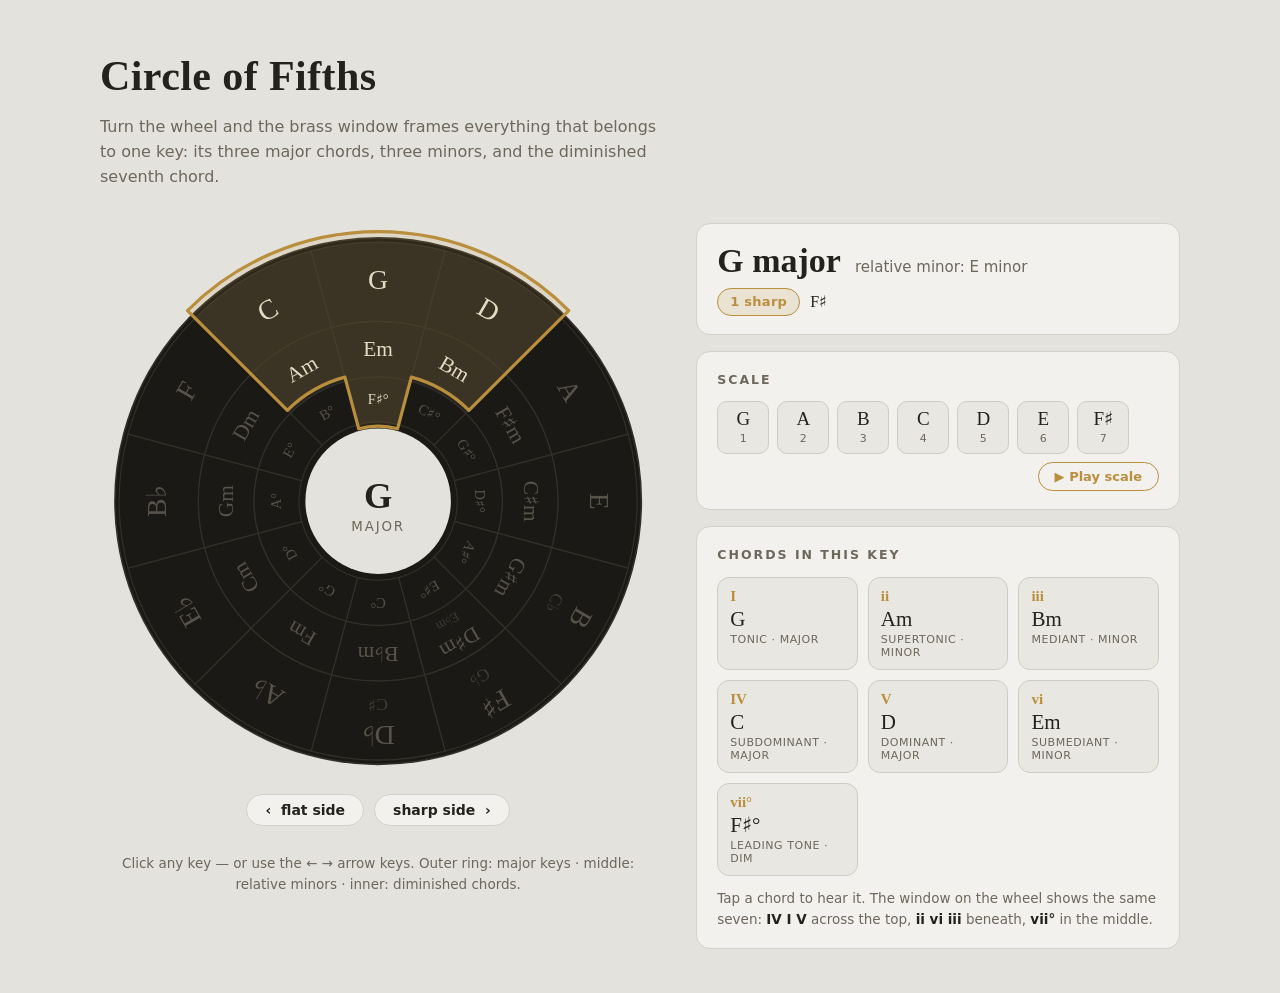
==== index.html @ c4a0d204 "feat: circle of fifth" ====
<!DOCTYPE html>
<html lang="en">
<head>
<meta charset="utf-8">
<meta name="viewport" content="width=device-width, initial-scale=1">
<title>Circle of Fifths</title>
<style>
  :root{
    --ground:#e4e2dd; --ink:#24221c; --muted:#6d675c; --card:#f2f1ed;
    --card-edge:#d4d1c9; --disc:#1a1916; --disc-active:#26241f; --disc-line:#33302a;
    --engrave:#ece7db; --engrave-dim:#57534a; --brass:#b98f3e;
    --brass-soft:rgba(185,143,62,.14); --chip:#e9e7e1; --chip-edge:#cfccc3;
    --shadow:0 18px 40px rgba(20,18,12,.18);
  }
  @media (prefers-color-scheme: dark){
    :root{
      --ground:#12110e; --ink:#eae5d9; --muted:#96907f; --card:#1b1a16;
      --card-edge:#2b2923; --disc:#1d1c18; --disc-active:#2a2721; --disc-line:#383429;
      --engrave:#ece7db; --engrave-dim:#565248; --brass:#cfa551;
      --brass-soft:rgba(207,165,81,.12); --chip:#232219; --chip-edge:#3a372c;
      --shadow:0 18px 48px rgba(0,0,0,.5);
    }
  }
  :root[data-theme="dark"]{
    --ground:#12110e; --ink:#eae5d9; --muted:#96907f; --card:#1b1a16;
    --card-edge:#2b2923; --disc:#1d1c18; --disc-active:#2a2721; --disc-line:#383429;
    --engrave:#ece7db; --engrave-dim:#565248; --brass:#cfa551;
    --brass-soft:rgba(207,165,81,.12); --chip:#232219; --chip-edge:#3a372c;
    --shadow:0 18px 48px rgba(0,0,0,.5);
  }
  :root[data-theme="light"]{
    --ground:#e4e2dd; --ink:#24221c; --muted:#6d675c; --card:#f2f1ed;
    --card-edge:#d4d1c9; --disc:#1a1916; --disc-active:#26241f; --disc-line:#33302a;
    --engrave:#ece7db; --engrave-dim:#57534a; --brass:#b98f3e;
    --brass-soft:rgba(185,143,62,.14); --chip:#e9e7e1; --chip-edge:#cfccc3;
    --shadow:0 18px 40px rgba(20,18,12,.18);
  }
  *{box-sizing:border-box}
  html,body{margin:0}
  body{
    background:var(--ground); color:var(--ink);
    font:16px/1.55 system-ui,-apple-system,"Segoe UI",sans-serif;
    padding:clamp(16px,3.5vw,44px);
  }
  .serif{font-family:"Iowan Old Style","Palatino Linotype",Palatino,Georgia,serif}
  .wrap{max-width:1080px;margin:0 auto}
  header{margin-bottom:clamp(18px,3vw,34px)}
  header h1{
    font-family:"Iowan Old Style","Palatino Linotype",Palatino,Georgia,serif;
    font-size:clamp(28px,4.4vw,42px);
    font-weight:600;letter-spacing:.01em;margin:0 0 6px;text-wrap:balance;
  }
  header p{margin:0;color:var(--muted);max-width:56ch}
  .layout{display:grid;grid-template-columns:minmax(0,1.15fr) minmax(0,1fr);gap:clamp(20px,3.5vw,40px);align-items:start}
  @media (max-width:820px){.layout{grid-template-columns:1fr}}

  /* ---- wheel ---- */
  .wheel-col{display:flex;flex-direction:column;gap:14px;min-width:0}
  .wheel-box{position:relative}
  svg{display:block;width:100%;height:auto}
  .seg{cursor:pointer}
  .seg path{fill:var(--disc);stroke:var(--disc-line);stroke-width:1.1;transition:fill .35s}
  .seg text{fill:var(--engrave);transition:fill .35s;pointer-events:none;
    font-family:"Iowan Old Style","Palatino Linotype",Palatino,Georgia,serif}
  .seg .enh{fill:var(--engrave);opacity:.62}
  .seg.dim path{fill:var(--disc)}
  .seg.dim text{fill:var(--engrave-dim)}
  .seg.lit path{fill:var(--disc-active)}
  .seg.lit.side .ring-inn path{fill:var(--disc)}
  .seg.lit.side .ring-inn text{fill:var(--engrave-dim)}
  .seg:focus{outline:none}
  .seg:focus-visible path{stroke:var(--brass);stroke-width:2.4}
  .frame{pointer-events:none}
  .center-label{pointer-events:none}
  .center-label .big{fill:var(--ink);font-family:"Iowan Old Style","Palatino Linotype",Palatino,Georgia,serif;font-weight:600}
  .center-label .small{fill:var(--muted);font-size:12.5px;letter-spacing:.14em;text-transform:uppercase}
  .legend{color:var(--muted);font-size:13.5px;text-align:center}
  .nav{display:flex;justify-content:center;gap:10px}
  .nav button{
    background:var(--card);border:1px solid var(--card-edge);color:var(--ink);
    border-radius:999px;padding:8px 18px;font:600 14px/1 system-ui,sans-serif;cursor:pointer;
  }
  .nav button:hover{border-color:var(--brass);color:var(--brass)}
  .nav button:focus-visible{outline:2px solid var(--brass);outline-offset:2px}

  /* ---- panel ---- */
  .panel{display:flex;flex-direction:column;gap:16px;min-width:0}
  .card{background:var(--card);border:1px solid var(--card-edge);border-radius:14px;padding:18px 20px}
  .key-head{display:flex;align-items:baseline;gap:14px;flex-wrap:wrap}
  .key-head .name{font-family:"Iowan Old Style","Palatino Linotype",Palatino,Georgia,serif;font-size:34px;font-weight:600;line-height:1.1}
  .key-head .rel{color:var(--muted);font-size:15px}
  .sig{margin-top:8px;display:flex;align-items:center;gap:10px;flex-wrap:wrap}
  .sig .badge{
    background:var(--brass-soft);color:var(--brass);border:1px solid var(--brass);
    border-radius:999px;padding:3px 12px;font-size:13px;font-weight:600;letter-spacing:.02em;
  }
  .sig .accs{font-family:"Iowan Old Style",Palatino,Georgia,serif;font-size:16px;color:var(--ink)}
  h2.sect{
    font-size:12.5px;font-weight:700;letter-spacing:.16em;text-transform:uppercase;
    color:var(--muted);margin:0 0 12px;
  }
  .scale-row{display:flex;gap:8px;flex-wrap:wrap;align-items:center}
  .note-chip{
    background:var(--chip);border:1px solid var(--chip-edge);border-radius:10px;
    min-width:52px;padding:7px 6px 6px;text-align:center;
  }
  .note-chip .n{font-family:"Iowan Old Style",Palatino,Georgia,serif;font-size:19px;line-height:1.1}
  .note-chip .d{font-size:11px;color:var(--muted);font-variant-numeric:tabular-nums}
  .play{
    margin-left:auto;background:none;border:1px solid var(--brass);color:var(--brass);
    border-radius:999px;padding:7px 16px;font:600 13px/1 system-ui,sans-serif;cursor:pointer;white-space:nowrap;
  }
  .play:hover{background:var(--brass-soft)}
  .play:focus-visible{outline:2px solid var(--brass);outline-offset:2px}
  .chords{display:grid;grid-template-columns:repeat(auto-fill,minmax(118px,1fr));gap:10px}
  .chord{
    background:var(--chip);border:1px solid var(--chip-edge);border-radius:12px;
    padding:10px 12px;text-align:left;cursor:pointer;color:var(--ink);
    display:flex;flex-direction:column;gap:2px;font-family:inherit;
  }
  .chord:hover{border-color:var(--brass)}
  .chord:focus-visible{outline:2px solid var(--brass);outline-offset:2px}
  .chord .rn{font-family:"Iowan Old Style",Palatino,Georgia,serif;font-size:15px;color:var(--brass);font-weight:600}
  .chord .cn{font-family:"Iowan Old Style",Palatino,Georgia,serif;font-size:21px;line-height:1.15}
  .chord .fn{font-size:11px;color:var(--muted);letter-spacing:.05em;text-transform:uppercase}
  .hint{color:var(--muted);font-size:13.5px;margin:0}
  .hint b{color:var(--ink);font-weight:600}
</style>
</head>
<body>
<div class="wrap">
  <header>
    <h1>Circle of Fifths</h1>
    <p>Turn the wheel and the brass window frames everything that belongs to one key:
       its three major chords, three minors, and the diminished seventh chord.</p>
  </header>

  <div class="layout">
    <div class="wheel-col">
      <div class="wheel-box">
        <svg id="svg" viewBox="-260 -260 520 520" role="img" aria-label="Interactive circle of fifths wheel"></svg>
      </div>
      <div class="nav">
        <button id="prev" type="button">&lsaquo; &nbsp;flat side</button>
        <button id="next" type="button">sharp side&nbsp; &rsaquo;</button>
      </div>
      <p class="legend">Click any key — or use the ← → arrow keys. Outer ring: major keys ·
         middle: relative minors · inner: diminished chords.</p>
    </div>

    <div class="panel">
      <div class="card">
        <div class="key-head">
          <span class="name serif" id="keyName">G major</span>
          <span class="rel" id="relName">relative minor: E minor</span>
        </div>
        <div class="sig">
          <span class="badge" id="sigBadge">1 sharp</span>
          <span class="accs" id="sigAccs">F♯</span>
        </div>
      </div>

      <div class="card">
        <h2 class="sect">Scale</h2>
        <div class="scale-row" id="scaleRow"></div>
      </div>

      <div class="card">
        <h2 class="sect">Chords in this key</h2>
        <div class="chords" id="chordGrid"></div>
        <p class="hint" style="margin-top:12px">Tap a chord to hear it. The window on the wheel shows the same seven:
           <b>IV&nbsp;I&nbsp;V</b> across the top, <b>ii&nbsp;vi&nbsp;iii</b> beneath, <b>vii°</b> in the middle.</p>
      </div>
    </div>
  </div>
</div>

<script>
(function(){
  "use strict";
  /* ---------------- data ---------------- */
  const KEYS = [
    {maj:"C",  enh:null,  min:"Am",  minEnh:null,   dim:"B°",  sig:0,
     scale:["C","D","E","F","G","A","B"]},
    {maj:"G",  enh:null,  min:"Em",  minEnh:null,   dim:"F♯°", sig:1,
     scale:["G","A","B","C","D","E","F♯"]},
    {maj:"D",  enh:null,  min:"Bm",  minEnh:null,   dim:"C♯°", sig:2,
     scale:["D","E","F♯","G","A","B","C♯"]},
    {maj:"A",  enh:null,  min:"F♯m", minEnh:null,   dim:"G♯°", sig:3,
     scale:["A","B","C♯","D","E","F♯","G♯"]},
    {maj:"E",  enh:null,  min:"C♯m", minEnh:null,   dim:"D♯°", sig:4,
     scale:["E","F♯","G♯","A","B","C♯","D♯"]},
    {maj:"B",  enh:"C♭",  min:"G♯m", minEnh:null,   dim:"A♯°", sig:5,
     scale:["B","C♯","D♯","E","F♯","G♯","A♯"]},
    {maj:"F♯", enh:"G♭",  min:"D♯m", minEnh:"E♭m",  dim:"E♯°", sig:6,
     scale:["F♯","G♯","A♯","B","C♯","D♯","E♯"]},
    {maj:"D♭", enh:"C♯",  min:"B♭m", minEnh:null,   dim:"C°",  sig:-5,
     scale:["D♭","E♭","F","G♭","A♭","B♭","C"]},
    {maj:"A♭", enh:null,  min:"Fm",  minEnh:null,   dim:"G°",  sig:-4,
     scale:["A♭","B♭","C","D♭","E♭","F","G"]},
    {maj:"E♭", enh:null,  min:"Cm",  minEnh:null,   dim:"D°",  sig:-3,
     scale:["E♭","F","G","A♭","B♭","C","D"]},
    {maj:"B♭", enh:null,  min:"Gm",  minEnh:null,   dim:"A°",  sig:-2,
     scale:["B♭","C","D","E♭","F","G","A"]},
    {maj:"F",  enh:null,  min:"Dm",  minEnh:null,   dim:"E°",  sig:-1,
     scale:["F","G","A","B♭","C","D","E"]},
  ];
  const SHARP_ORDER = ["F♯","C♯","G♯","D♯","A♯","E♯","B♯"];
  const FLAT_ORDER  = ["B♭","E♭","A♭","D♭","G♭","C♭","F♭"];
  const DEGREES = [
    {rn:"I",   q:"major", fn:"Tonic"},
    {rn:"ii",  q:"minor", fn:"Supertonic"},
    {rn:"iii", q:"minor", fn:"Mediant"},
    {rn:"IV",  q:"major", fn:"Subdominant"},
    {rn:"V",   q:"major", fn:"Dominant"},
    {rn:"vi",  q:"minor", fn:"Submediant"},
    {rn:"vii°",q:"dim",   fn:"Leading tone"},
  ];
  const PC = {"C":0,"C♯":1,"D♭":1,"D":2,"D♯":3,"E♭":3,"E":4,"E♯":5,"F♭":4,
              "F":5,"F♯":6,"G♭":6,"G":7,"G♯":8,"A♭":8,"A":9,"A♯":10,"B♭":10,
              "B":11,"C♭":11,"B♯":0};

  /* ---------------- geometry ---------------- */
  const NS = "http://www.w3.org/2000/svg";
  const svg = document.getElementById("svg");
  const R = {out:[168,242], mid:[116,168], inn:[74,116]};
  const pt = (r,a)=>{const t=a*Math.PI/180; return (r*Math.sin(t)).toFixed(2)+" "+(-r*Math.cos(t)).toFixed(2);};
  function ring(r0,r1,a0,a1){
    const la = (a1-a0)>180 ? 1 : 0;
    return "M "+pt(r1,a0)+" A "+r1+" "+r1+" 0 "+la+" 1 "+pt(r1,a1)+
           " L "+pt(r0,a1)+" A "+r0+" "+r0+" 0 "+la+" 0 "+pt(r0,a0)+" Z";
  }
  function el(name, attrs, parent){
    const e = document.createElementNS(NS,name);
    for (const k in attrs) e.setAttribute(k, attrs[k]);
    if (parent) parent.appendChild(e);
    return e;
  }

  const wheel = el("g",{id:"wheel"},svg);
  el("circle",{cx:0,cy:0,r:246,fill:"var(--disc)",stroke:"var(--disc-line)","stroke-width":1.5},wheel);

  const segs = [];
  for (let i=0;i<12;i++){
    const a0 = i*30-15, a1 = i*30+15;
    const g = el("g",{class:"seg",tabindex:0,role:"button",
      "aria-label":KEYS[i].maj+" major"},wheel);
    [["out","maj",207,26],["mid","min",143,20],["inn","dim",95.5,13.5]].forEach(([ring_,field,rMid,fs])=>{
      const rg = el("g",{class:"ring-"+ring_},g);
      el("path",{d:ring(R[ring_][0],R[ring_][1],a0,a1)},rg);
      const tg = el("g",{transform:"rotate("+(i*30)+")"},rg);
      const key = KEYS[i];
      const main = key[field];
      const enh = field==="maj" ? key.enh : (field==="min" ? key.minEnh : null);
      const t = el("text",{x:0,y:-rMid+(enh?-3:fs*0.35),"text-anchor":"middle",
        "font-size":fs},tg);
      t.textContent = main;
      if (enh){
        const t2 = el("text",{x:0,y:-rMid+fs*0.85,"text-anchor":"middle",
          "font-size":fs*0.62,class:"enh"},tg);
        t2.textContent = enh;
      }
    });
    g.addEventListener("click",()=>select(i));
    g.addEventListener("keydown",e=>{
      if(e.key==="Enter"||e.key===" "){e.preventDefault();select(i);}
    });
    segs.push(g);
  }

  /* brass window frame (fixed, wheel rotates underneath) */
  const frame = el("g",{class:"frame"},svg);
  const framePath =
    "M "+pt(252,-45)+" A 252 252 0 0 1 "+pt(252,45)+
    " L "+pt(120,45)+" A 120 120 0 0 0 "+pt(120,15)+
    " L "+pt(70,15)+" A 70 70 0 0 0 "+pt(70,-15)+
    " L "+pt(120,-15)+" A 120 120 0 0 0 "+pt(120,-45)+" Z";
  el("path",{d:framePath,fill:"var(--brass-soft)",stroke:"var(--brass)",
    "stroke-width":3,"stroke-linejoin":"round"},frame);

  /* center label */
  const center = el("g",{class:"center-label"},svg);
  el("circle",{cx:0,cy:0,r:68,fill:"var(--ground)"},center);
  const cBig = el("text",{x:0,y:6,"text-anchor":"middle","font-size":34,class:"big"},center);
  const cSmall = el("text",{x:0,y:28,"text-anchor":"middle",class:"small"},center);

  /* ---------------- audio ---------------- */
  let ctx=null;
  function audio(){
    if(!ctx) ctx = new (window.AudioContext||window.webkitAudioContext)();
    if(ctx.state==="suspended") ctx.resume();
    return ctx;
  }
  function freq(pc, oct){ return 261.63 * Math.pow(2, (pc + oct*12)/12); }
  function tone(f, t0, dur, vol){
    const c = audio();
    const o = c.createOscillator(), g = c.createGain();
    o.type = "triangle"; o.frequency.value = f;
    g.gain.setValueAtTime(0, t0);
    g.gain.linearRampToValueAtTime(vol, t0+0.02);
    g.gain.exponentialRampToValueAtTime(0.0001, t0+dur);
    o.connect(g).connect(c.destination);
    o.start(t0); o.stop(t0+dur+0.05);
  }
  function playChord(rootName, quality){
    const c = audio(); const t0 = c.currentTime+0.03;
    const root = PC[rootName];
    const third = quality==="major" ? 4 : 3;
    const fifth = quality==="dim" ? 6 : 7;
    [root, root+third, root+fifth].forEach((st,i)=>{
      tone(freq(st,0), t0, 1.1, 0.16);
      if(i===0) tone(freq(st,-1), t0, 1.1, 0.10);
    });
  }
  function playScale(scale){
    const c = audio(); const t0 = c.currentTime+0.03;
    const notes = scale.concat([scale[0]]);
    let prev = -1, oct = 0;
    notes.forEach((n,i)=>{
      let pc = PC[n];
      if (pc <= prev) oct++;
      prev = pc;
      tone(freq(pc,oct), t0 + i*0.22, 0.34, 0.18);
    });
  }

  /* ---------------- selection / render ---------------- */
  const keyName = document.getElementById("keyName");
  const relName = document.getElementById("relName");
  const sigBadge = document.getElementById("sigBadge");
  const sigAccs = document.getElementById("sigAccs");
  const scaleRow = document.getElementById("scaleRow");
  const chordGrid = document.getElementById("chordGrid");

  let sel = 1;          // start on G
  let rot = -30;        // accumulated wheel rotation in degrees
  let animId = null;
  const reduceMotion = matchMedia("(prefers-reduced-motion: reduce)").matches;

  function setRot(a){ wheel.setAttribute("transform","rotate("+a+")"); }
  function animateTo(target){
    if (reduceMotion){ rot = target; setRot(rot); return; }
    cancelAnimationFrame(animId);
    const from = rot, delta = target - from, dur = 700;
    let start = null;
    function step(ts){
      if (start===null) start = ts;
      const p = Math.min(1,(ts-start)/dur);
      rot = from + delta*(1 - Math.pow(1-p,3));   // ease-out cubic
      setRot(rot);
      if (p < 1) animId = requestAnimationFrame(step);
    }
    animId = requestAnimationFrame(step);
  }

  function select(i){
    const delta = ((-i*30 - rot) % 360 + 540) % 360 - 180;
    sel = i;
    animateTo(rot + delta);
    paint();
  }

  function paint(){
    const k = KEYS[sel];
    const lit = new Set([(sel+11)%12, sel, (sel+1)%12]);
    segs.forEach((g,i)=>{
      const on = lit.has(i);
      g.classList.toggle("lit", on);
      g.classList.toggle("dim", !on);
      g.classList.toggle("side", on && i!==sel);
    });
    cBig.textContent = k.maj;
    cSmall.textContent = "major";

    keyName.textContent = (k.enh ? k.maj+" / "+k.enh : k.maj) + " major";
    relName.textContent = "relative minor: " + k.min.replace("m"," minor");
    const s = k.sig;
    sigBadge.textContent = s===0 ? "no sharps or flats"
      : Math.abs(s) + (s>0?" sharp":" flat") + (Math.abs(s)>1?"s":"");
    sigAccs.textContent = s===0 ? "—"
      : (s>0 ? SHARP_ORDER.slice(0,s) : FLAT_ORDER.slice(0,-s)).join(" · ");

    scaleRow.innerHTML = "";
    k.scale.forEach((n,d)=>{
      const div = document.createElement("div");
      div.className = "note-chip";
      div.innerHTML = '<div class="n serif">'+n+'</div><div class="d">'+(d+1)+'</div>';
      scaleRow.appendChild(div);
    });
    const btn = document.createElement("button");
    btn.className = "play"; btn.type = "button"; btn.textContent = "▶ Play scale";
    btn.addEventListener("click",()=>playScale(k.scale));
    scaleRow.appendChild(btn);

    chordGrid.innerHTML = "";
    DEGREES.forEach((deg,d)=>{
      const root = k.scale[d];
      const name = deg.q==="major" ? root : (deg.q==="minor" ? root+"m" : root+"°");
      const b = document.createElement("button");
      b.className = "chord"; b.type = "button";
      b.setAttribute("aria-label","Play "+name);
      b.innerHTML = '<span class="rn">'+deg.rn+'</span>'+
                    '<span class="cn">'+name+'</span>'+
                    '<span class="fn">'+deg.fn+" · "+deg.q+'</span>';
      b.addEventListener("click",()=>playChord(root, deg.q));
      chordGrid.appendChild(b);
    });
  }

  document.getElementById("next").addEventListener("click",()=>select((sel+1)%12));
  document.getElementById("prev").addEventListener("click",()=>select((sel+11)%12));
  document.addEventListener("keydown",e=>{
    if (e.target.closest("input,textarea")) return;
    if (e.key==="ArrowRight"){e.preventDefault();select((sel+1)%12);}
    if (e.key==="ArrowLeft"){e.preventDefault();select((sel+11)%12);}
  });

  setRot(rot);
  paint();
})();
</script>
</body>
</html>
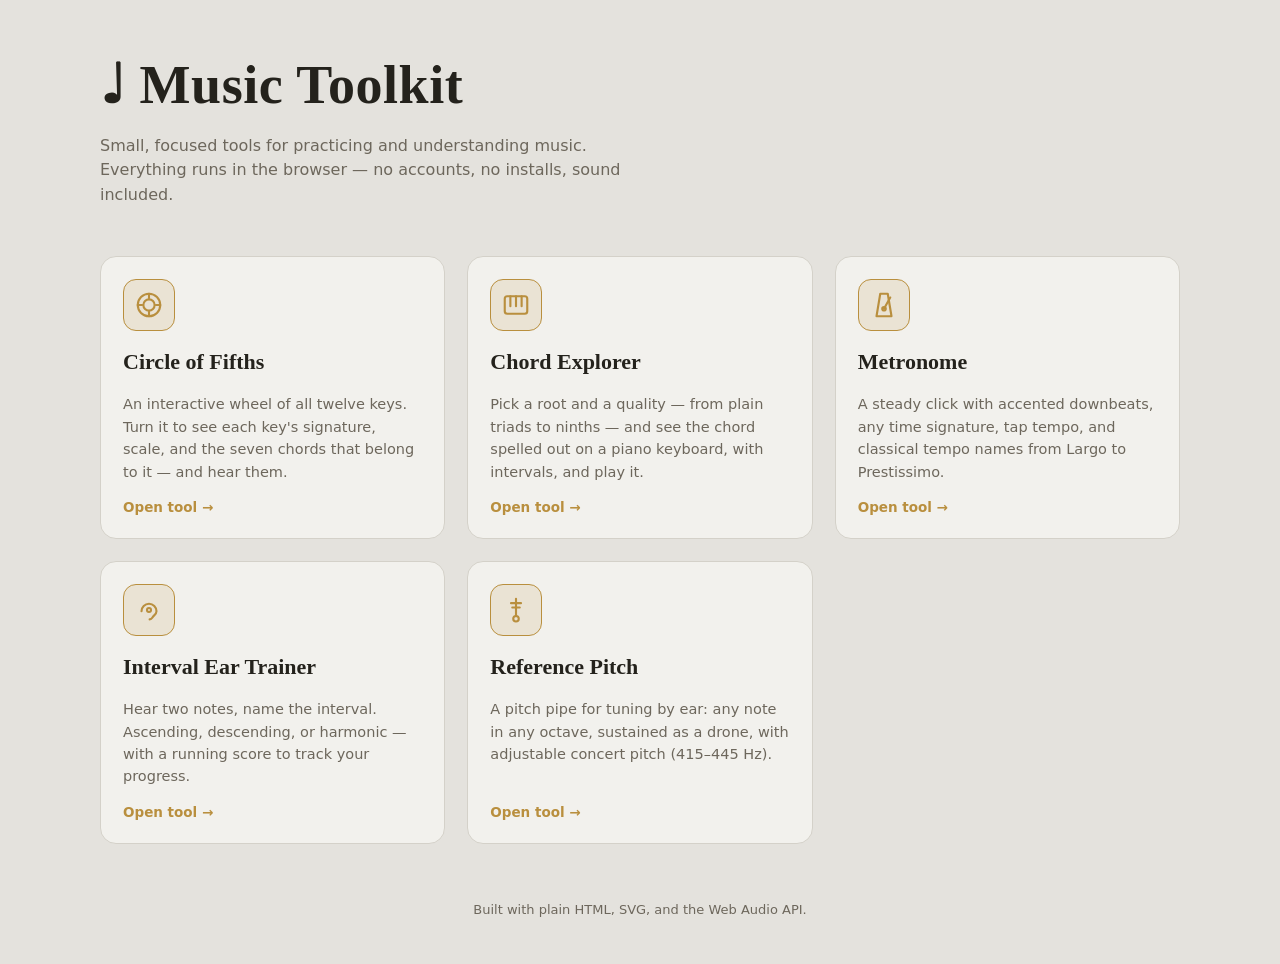
==== commit 01485a0f: "feat: added another pages with landing page" ====
--- a/index.html
+++ b/index.html
@@ -3,421 +3,103 @@
 <head>
 <meta charset="utf-8">
 <meta name="viewport" content="width=device-width, initial-scale=1">
-<title>Circle of Fifths</title>
+<title>Chord · Music Toolkit</title>
+<link rel="stylesheet" href="css/theme.css">
 <style>
-  :root{
-    --ground:#e4e2dd; --ink:#24221c; --muted:#6d675c; --card:#f2f1ed;
-    --card-edge:#d4d1c9; --disc:#1a1916; --disc-active:#26241f; --disc-line:#33302a;
-    --engrave:#ece7db; --engrave-dim:#57534a; --brass:#b98f3e;
-    --brass-soft:rgba(185,143,62,.14); --chip:#e9e7e1; --chip-edge:#cfccc3;
-    --shadow:0 18px 40px rgba(20,18,12,.18);
+  header.page{margin-bottom:clamp(24px,4vw,48px)}
+  header.page h1{font-size:clamp(34px,5.5vw,54px)}
+  .tools{
+    display:grid;grid-template-columns:repeat(auto-fill,minmax(280px,1fr));
+    gap:clamp(14px,2vw,22px);
   }
-  @media (prefers-color-scheme: dark){
-    :root{
-      --ground:#12110e; --ink:#eae5d9; --muted:#96907f; --card:#1b1a16;
-      --card-edge:#2b2923; --disc:#1d1c18; --disc-active:#2a2721; --disc-line:#383429;
-      --engrave:#ece7db; --engrave-dim:#565248; --brass:#cfa551;
-      --brass-soft:rgba(207,165,81,.12); --chip:#232219; --chip-edge:#3a372c;
-      --shadow:0 18px 48px rgba(0,0,0,.5);
-    }
+  a.tool{
+    display:flex;flex-direction:column;gap:14px;text-decoration:none;color:var(--ink);
+    background:var(--card);border:1px solid var(--card-edge);border-radius:16px;
+    padding:22px 22px 20px;transition:border-color .2s, transform .2s;
   }
-  :root[data-theme="dark"]{
-    --ground:#12110e; --ink:#eae5d9; --muted:#96907f; --card:#1b1a16;
-    --card-edge:#2b2923; --disc:#1d1c18; --disc-active:#2a2721; --disc-line:#383429;
-    --engrave:#ece7db; --engrave-dim:#565248; --brass:#cfa551;
-    --brass-soft:rgba(207,165,81,.12); --chip:#232219; --chip-edge:#3a372c;
-    --shadow:0 18px 48px rgba(0,0,0,.5);
+  a.tool:hover{border-color:var(--brass);transform:translateY(-2px)}
+  a.tool:focus-visible{outline:2px solid var(--brass);outline-offset:3px}
+  .tool .icon{
+    width:52px;height:52px;border-radius:13px;background:var(--brass-soft);
+    border:1px solid var(--brass);display:flex;align-items:center;justify-content:center;
   }
-  :root[data-theme="light"]{
-    --ground:#e4e2dd; --ink:#24221c; --muted:#6d675c; --card:#f2f1ed;
-    --card-edge:#d4d1c9; --disc:#1a1916; --disc-active:#26241f; --disc-line:#33302a;
-    --engrave:#ece7db; --engrave-dim:#57534a; --brass:#b98f3e;
-    --brass-soft:rgba(185,143,62,.14); --chip:#e9e7e1; --chip-edge:#cfccc3;
-    --shadow:0 18px 40px rgba(20,18,12,.18);
+  .tool .icon svg{width:30px;height:30px;stroke:var(--brass);fill:none;
+    stroke-width:1.7;stroke-linecap:round;stroke-linejoin:round}
+  .tool h2{
+    font-family:"Iowan Old Style","Palatino Linotype",Palatino,Georgia,serif;
+    font-size:22px;font-weight:600;margin:0;
   }
-  *{box-sizing:border-box}
-  html,body{margin:0}
-  body{
-    background:var(--ground); color:var(--ink);
-    font:16px/1.55 system-ui,-apple-system,"Segoe UI",sans-serif;
-    padding:clamp(16px,3.5vw,44px);
-  }
-  .serif{font-family:"Iowan Old Style","Palatino Linotype",Palatino,Georgia,serif}
-  .wrap{max-width:1080px;margin:0 auto}
-  header{margin-bottom:clamp(18px,3vw,34px)}
-  header h1{
-    font-family:"Iowan Old Style","Palatino Linotype",Palatino,Georgia,serif;
-    font-size:clamp(28px,4.4vw,42px);
-    font-weight:600;letter-spacing:.01em;margin:0 0 6px;text-wrap:balance;
-  }
-  header p{margin:0;color:var(--muted);max-width:56ch}
-  .layout{display:grid;grid-template-columns:minmax(0,1.15fr) minmax(0,1fr);gap:clamp(20px,3.5vw,40px);align-items:start}
-  @media (max-width:820px){.layout{grid-template-columns:1fr}}
-
-  /* ---- wheel ---- */
-  .wheel-col{display:flex;flex-direction:column;gap:14px;min-width:0}
-  .wheel-box{position:relative}
-  svg{display:block;width:100%;height:auto}
-  .seg{cursor:pointer}
-  .seg path{fill:var(--disc);stroke:var(--disc-line);stroke-width:1.1;transition:fill .35s}
-  .seg text{fill:var(--engrave);transition:fill .35s;pointer-events:none;
-    font-family:"Iowan Old Style","Palatino Linotype",Palatino,Georgia,serif}
-  .seg .enh{fill:var(--engrave);opacity:.62}
-  .seg.dim path{fill:var(--disc)}
-  .seg.dim text{fill:var(--engrave-dim)}
-  .seg.lit path{fill:var(--disc-active)}
-  .seg.lit.side .ring-inn path{fill:var(--disc)}
-  .seg.lit.side .ring-inn text{fill:var(--engrave-dim)}
-  .seg:focus{outline:none}
-  .seg:focus-visible path{stroke:var(--brass);stroke-width:2.4}
-  .frame{pointer-events:none}
-  .center-label{pointer-events:none}
-  .center-label .big{fill:var(--ink);font-family:"Iowan Old Style","Palatino Linotype",Palatino,Georgia,serif;font-weight:600}
-  .center-label .small{fill:var(--muted);font-size:12.5px;letter-spacing:.14em;text-transform:uppercase}
-  .legend{color:var(--muted);font-size:13.5px;text-align:center}
-  .nav{display:flex;justify-content:center;gap:10px}
-  .nav button{
-    background:var(--card);border:1px solid var(--card-edge);color:var(--ink);
-    border-radius:999px;padding:8px 18px;font:600 14px/1 system-ui,sans-serif;cursor:pointer;
-  }
-  .nav button:hover{border-color:var(--brass);color:var(--brass)}
-  .nav button:focus-visible{outline:2px solid var(--brass);outline-offset:2px}
-
-  /* ---- panel ---- */
-  .panel{display:flex;flex-direction:column;gap:16px;min-width:0}
-  .card{background:var(--card);border:1px solid var(--card-edge);border-radius:14px;padding:18px 20px}
-  .key-head{display:flex;align-items:baseline;gap:14px;flex-wrap:wrap}
-  .key-head .name{font-family:"Iowan Old Style","Palatino Linotype",Palatino,Georgia,serif;font-size:34px;font-weight:600;line-height:1.1}
-  .key-head .rel{color:var(--muted);font-size:15px}
-  .sig{margin-top:8px;display:flex;align-items:center;gap:10px;flex-wrap:wrap}
-  .sig .badge{
-    background:var(--brass-soft);color:var(--brass);border:1px solid var(--brass);
-    border-radius:999px;padding:3px 12px;font-size:13px;font-weight:600;letter-spacing:.02em;
-  }
-  .sig .accs{font-family:"Iowan Old Style",Palatino,Georgia,serif;font-size:16px;color:var(--ink)}
-  h2.sect{
-    font-size:12.5px;font-weight:700;letter-spacing:.16em;text-transform:uppercase;
-    color:var(--muted);margin:0 0 12px;
-  }
-  .scale-row{display:flex;gap:8px;flex-wrap:wrap;align-items:center}
-  .note-chip{
-    background:var(--chip);border:1px solid var(--chip-edge);border-radius:10px;
-    min-width:52px;padding:7px 6px 6px;text-align:center;
-  }
-  .note-chip .n{font-family:"Iowan Old Style",Palatino,Georgia,serif;font-size:19px;line-height:1.1}
-  .note-chip .d{font-size:11px;color:var(--muted);font-variant-numeric:tabular-nums}
-  .play{
-    margin-left:auto;background:none;border:1px solid var(--brass);color:var(--brass);
-    border-radius:999px;padding:7px 16px;font:600 13px/1 system-ui,sans-serif;cursor:pointer;white-space:nowrap;
-  }
-  .play:hover{background:var(--brass-soft)}
-  .play:focus-visible{outline:2px solid var(--brass);outline-offset:2px}
-  .chords{display:grid;grid-template-columns:repeat(auto-fill,minmax(118px,1fr));gap:10px}
-  .chord{
-    background:var(--chip);border:1px solid var(--chip-edge);border-radius:12px;
-    padding:10px 12px;text-align:left;cursor:pointer;color:var(--ink);
-    display:flex;flex-direction:column;gap:2px;font-family:inherit;
-  }
-  .chord:hover{border-color:var(--brass)}
-  .chord:focus-visible{outline:2px solid var(--brass);outline-offset:2px}
-  .chord .rn{font-family:"Iowan Old Style",Palatino,Georgia,serif;font-size:15px;color:var(--brass);font-weight:600}
-  .chord .cn{font-family:"Iowan Old Style",Palatino,Georgia,serif;font-size:21px;line-height:1.15}
-  .chord .fn{font-size:11px;color:var(--muted);letter-spacing:.05em;text-transform:uppercase}
-  .hint{color:var(--muted);font-size:13.5px;margin:0}
-  .hint b{color:var(--ink);font-weight:600}
+  .tool p{margin:0;color:var(--muted);font-size:14.5px;flex:1}
+  .tool .go{color:var(--brass);font-size:13.5px;font-weight:600}
+  footer{margin-top:clamp(28px,5vw,56px);color:var(--muted);font-size:13px;text-align:center}
 </style>
 </head>
 <body>
 <div class="wrap">
-  <header>
-    <h1>Circle of Fifths</h1>
-    <p>Turn the wheel and the brass window frames everything that belongs to one key:
-       its three major chords, three minors, and the diminished seventh chord.</p>
+  <header class="page">
+    <h1>♩ Music Toolkit</h1>
+    <p>Small, focused tools for practicing and understanding music.
+       Everything runs in the browser — no accounts, no installs, sound included.</p>
   </header>
 
-  <div class="layout">
-    <div class="wheel-col">
-      <div class="wheel-box">
-        <svg id="svg" viewBox="-260 -260 520 520" role="img" aria-label="Interactive circle of fifths wheel"></svg>
-      </div>
-      <div class="nav">
-        <button id="prev" type="button">&lsaquo; &nbsp;flat side</button>
-        <button id="next" type="button">sharp side&nbsp; &rsaquo;</button>
-      </div>
-      <p class="legend">Click any key — or use the ← → arrow keys. Outer ring: major keys ·
-         middle: relative minors · inner: diminished chords.</p>
-    </div>
+  <div class="tools">
+    <a class="tool" href="circle-of-fifths.html">
+      <span class="icon" aria-hidden="true">
+        <svg viewBox="0 0 24 24"><circle cx="12" cy="12" r="9"/><circle cx="12" cy="12" r="4.5"/>
+        <path d="M12 3v3.5M12 17.5V21M3 12h3.5M17.5 12H21"/></svg>
+      </span>
+      <h2>Circle of Fifths</h2>
+      <p>An interactive wheel of all twelve keys. Turn it to see each key's signature,
+         scale, and the seven chords that belong to it — and hear them.</p>
+      <span class="go">Open tool →</span>
+    </a>
 
-    <div class="panel">
-      <div class="card">
-        <div class="key-head">
-          <span class="name serif" id="keyName">G major</span>
-          <span class="rel" id="relName">relative minor: E minor</span>
-        </div>
-        <div class="sig">
-          <span class="badge" id="sigBadge">1 sharp</span>
-          <span class="accs" id="sigAccs">F♯</span>
-        </div>
-      </div>
+    <a class="tool" href="chords.html">
+      <span class="icon" aria-hidden="true">
+        <svg viewBox="0 0 24 24"><rect x="3" y="5" width="18" height="14" rx="2"/>
+        <path d="M7.5 5v8M12 5v8M16.5 5v8"/></svg>
+      </span>
+      <h2>Chord Explorer</h2>
+      <p>Pick a root and a quality — from plain triads to ninths — and see the chord
+         spelled out on a piano keyboard, with intervals, and play it.</p>
+      <span class="go">Open tool →</span>
+    </a>
 
-      <div class="card">
-        <h2 class="sect">Scale</h2>
-        <div class="scale-row" id="scaleRow"></div>
-      </div>
+    <a class="tool" href="metronome.html">
+      <span class="icon" aria-hidden="true">
+        <svg viewBox="0 0 24 24"><path d="M9 3h6l3 18H6L9 3z"/><path d="M12 15L17 6"/>
+        <circle cx="12" cy="15" r="1.4"/></svg>
+      </span>
+      <h2>Metronome</h2>
+      <p>A steady click with accented downbeats, any time signature, tap tempo,
+         and classical tempo names from Largo to Prestissimo.</p>
+      <span class="go">Open tool →</span>
+    </a>
 
-      <div class="card">
-        <h2 class="sect">Chords in this key</h2>
-        <div class="chords" id="chordGrid"></div>
-        <p class="hint" style="margin-top:12px">Tap a chord to hear it. The window on the wheel shows the same seven:
-           <b>IV&nbsp;I&nbsp;V</b> across the top, <b>ii&nbsp;vi&nbsp;iii</b> beneath, <b>vii°</b> in the middle.</p>
-      </div>
-    </div>
+    <a class="tool" href="ear-trainer.html">
+      <span class="icon" aria-hidden="true">
+        <svg viewBox="0 0 24 24"><path d="M6 13a6 6 0 1 1 12 0c0 2-1.5 3-2.5 4s-1 2.5-3 2.5"/>
+        <circle cx="12" cy="12" r="1.6"/></svg>
+      </span>
+      <h2>Interval Ear Trainer</h2>
+      <p>Hear two notes, name the interval. Ascending, descending, or harmonic —
+         with a running score to track your progress.</p>
+      <span class="go">Open tool →</span>
+    </a>
+
+    <a class="tool" href="tuner.html">
+      <span class="icon" aria-hidden="true">
+        <svg viewBox="0 0 24 24"><path d="M12 3v14"/><circle cx="12" cy="19" r="2.2"/>
+        <path d="M8 6.5h8M9 10h6"/></svg>
+      </span>
+      <h2>Reference Pitch</h2>
+      <p>A pitch pipe for tuning by ear: any note in any octave, sustained as a drone,
+         with adjustable concert pitch (415–445&nbsp;Hz).</p>
+      <span class="go">Open tool →</span>
+    </a>
   </div>
+
+  <footer>Built with plain HTML, SVG, and the Web Audio API.</footer>
 </div>
-
-<script>
-(function(){
-  "use strict";
-  /* ---------------- data ---------------- */
-  const KEYS = [
-    {maj:"C",  enh:null,  min:"Am",  minEnh:null,   dim:"B°",  sig:0,
-     scale:["C","D","E","F","G","A","B"]},
-    {maj:"G",  enh:null,  min:"Em",  minEnh:null,   dim:"F♯°", sig:1,
-     scale:["G","A","B","C","D","E","F♯"]},
-    {maj:"D",  enh:null,  min:"Bm",  minEnh:null,   dim:"C♯°", sig:2,
-     scale:["D","E","F♯","G","A","B","C♯"]},
-    {maj:"A",  enh:null,  min:"F♯m", minEnh:null,   dim:"G♯°", sig:3,
-     scale:["A","B","C♯","D","E","F♯","G♯"]},
-    {maj:"E",  enh:null,  min:"C♯m", minEnh:null,   dim:"D♯°", sig:4,
-     scale:["E","F♯","G♯","A","B","C♯","D♯"]},
-    {maj:"B",  enh:"C♭",  min:"G♯m", minEnh:null,   dim:"A♯°", sig:5,
-     scale:["B","C♯","D♯","E","F♯","G♯","A♯"]},
-    {maj:"F♯", enh:"G♭",  min:"D♯m", minEnh:"E♭m",  dim:"E♯°", sig:6,
-     scale:["F♯","G♯","A♯","B","C♯","D♯","E♯"]},
-    {maj:"D♭", enh:"C♯",  min:"B♭m", minEnh:null,   dim:"C°",  sig:-5,
-     scale:["D♭","E♭","F","G♭","A♭","B♭","C"]},
-    {maj:"A♭", enh:null,  min:"Fm",  minEnh:null,   dim:"G°",  sig:-4,
-     scale:["A♭","B♭","C","D♭","E♭","F","G"]},
-    {maj:"E♭", enh:null,  min:"Cm",  minEnh:null,   dim:"D°",  sig:-3,
-     scale:["E♭","F","G","A♭","B♭","C","D"]},
-    {maj:"B♭", enh:null,  min:"Gm",  minEnh:null,   dim:"A°",  sig:-2,
-     scale:["B♭","C","D","E♭","F","G","A"]},
-    {maj:"F",  enh:null,  min:"Dm",  minEnh:null,   dim:"E°",  sig:-1,
-     scale:["F","G","A","B♭","C","D","E"]},
-  ];
-  const SHARP_ORDER = ["F♯","C♯","G♯","D♯","A♯","E♯","B♯"];
-  const FLAT_ORDER  = ["B♭","E♭","A♭","D♭","G♭","C♭","F♭"];
-  const DEGREES = [
-    {rn:"I",   q:"major", fn:"Tonic"},
-    {rn:"ii",  q:"minor", fn:"Supertonic"},
-    {rn:"iii", q:"minor", fn:"Mediant"},
-    {rn:"IV",  q:"major", fn:"Subdominant"},
-    {rn:"V",   q:"major", fn:"Dominant"},
-    {rn:"vi",  q:"minor", fn:"Submediant"},
-    {rn:"vii°",q:"dim",   fn:"Leading tone"},
-  ];
-  const PC = {"C":0,"C♯":1,"D♭":1,"D":2,"D♯":3,"E♭":3,"E":4,"E♯":5,"F♭":4,
-              "F":5,"F♯":6,"G♭":6,"G":7,"G♯":8,"A♭":8,"A":9,"A♯":10,"B♭":10,
-              "B":11,"C♭":11,"B♯":0};
-
-  /* ---------------- geometry ---------------- */
-  const NS = "http://www.w3.org/2000/svg";
-  const svg = document.getElementById("svg");
-  const R = {out:[168,242], mid:[116,168], inn:[74,116]};
-  const pt = (r,a)=>{const t=a*Math.PI/180; return (r*Math.sin(t)).toFixed(2)+" "+(-r*Math.cos(t)).toFixed(2);};
-  function ring(r0,r1,a0,a1){
-    const la = (a1-a0)>180 ? 1 : 0;
-    return "M "+pt(r1,a0)+" A "+r1+" "+r1+" 0 "+la+" 1 "+pt(r1,a1)+
-           " L "+pt(r0,a1)+" A "+r0+" "+r0+" 0 "+la+" 0 "+pt(r0,a0)+" Z";
-  }
-  function el(name, attrs, parent){
-    const e = document.createElementNS(NS,name);
-    for (const k in attrs) e.setAttribute(k, attrs[k]);
-    if (parent) parent.appendChild(e);
-    return e;
-  }
-
-  const wheel = el("g",{id:"wheel"},svg);
-  el("circle",{cx:0,cy:0,r:246,fill:"var(--disc)",stroke:"var(--disc-line)","stroke-width":1.5},wheel);
-
-  const segs = [];
-  for (let i=0;i<12;i++){
-    const a0 = i*30-15, a1 = i*30+15;
-    const g = el("g",{class:"seg",tabindex:0,role:"button",
-      "aria-label":KEYS[i].maj+" major"},wheel);
-    [["out","maj",207,26],["mid","min",143,20],["inn","dim",95.5,13.5]].forEach(([ring_,field,rMid,fs])=>{
-      const rg = el("g",{class:"ring-"+ring_},g);
-      el("path",{d:ring(R[ring_][0],R[ring_][1],a0,a1)},rg);
-      const tg = el("g",{transform:"rotate("+(i*30)+")"},rg);
-      const key = KEYS[i];
-      const main = key[field];
-      const enh = field==="maj" ? key.enh : (field==="min" ? key.minEnh : null);
-      const t = el("text",{x:0,y:-rMid+(enh?-3:fs*0.35),"text-anchor":"middle",
-        "font-size":fs},tg);
-      t.textContent = main;
-      if (enh){
-        const t2 = el("text",{x:0,y:-rMid+fs*0.85,"text-anchor":"middle",
-          "font-size":fs*0.62,class:"enh"},tg);
-        t2.textContent = enh;
-      }
-    });
-    g.addEventListener("click",()=>select(i));
-    g.addEventListener("keydown",e=>{
-      if(e.key==="Enter"||e.key===" "){e.preventDefault();select(i);}
-    });
-    segs.push(g);
-  }
-
-  /* brass window frame (fixed, wheel rotates underneath) */
-  const frame = el("g",{class:"frame"},svg);
-  const framePath =
-    "M "+pt(252,-45)+" A 252 252 0 0 1 "+pt(252,45)+
-    " L "+pt(120,45)+" A 120 120 0 0 0 "+pt(120,15)+
-    " L "+pt(70,15)+" A 70 70 0 0 0 "+pt(70,-15)+
-    " L "+pt(120,-15)+" A 120 120 0 0 0 "+pt(120,-45)+" Z";
-  el("path",{d:framePath,fill:"var(--brass-soft)",stroke:"var(--brass)",
-    "stroke-width":3,"stroke-linejoin":"round"},frame);
-
-  /* center label */
-  const center = el("g",{class:"center-label"},svg);
-  el("circle",{cx:0,cy:0,r:68,fill:"var(--ground)"},center);
-  const cBig = el("text",{x:0,y:6,"text-anchor":"middle","font-size":34,class:"big"},center);
-  const cSmall = el("text",{x:0,y:28,"text-anchor":"middle",class:"small"},center);
-
-  /* ---------------- audio ---------------- */
-  let ctx=null;
-  function audio(){
-    if(!ctx) ctx = new (window.AudioContext||window.webkitAudioContext)();
-    if(ctx.state==="suspended") ctx.resume();
-    return ctx;
-  }
-  function freq(pc, oct){ return 261.63 * Math.pow(2, (pc + oct*12)/12); }
-  function tone(f, t0, dur, vol){
-    const c = audio();
-    const o = c.createOscillator(), g = c.createGain();
-    o.type = "triangle"; o.frequency.value = f;
-    g.gain.setValueAtTime(0, t0);
-    g.gain.linearRampToValueAtTime(vol, t0+0.02);
-    g.gain.exponentialRampToValueAtTime(0.0001, t0+dur);
-    o.connect(g).connect(c.destination);
-    o.start(t0); o.stop(t0+dur+0.05);
-  }
-  function playChord(rootName, quality){
-    const c = audio(); const t0 = c.currentTime+0.03;
-    const root = PC[rootName];
-    const third = quality==="major" ? 4 : 3;
-    const fifth = quality==="dim" ? 6 : 7;
-    [root, root+third, root+fifth].forEach((st,i)=>{
-      tone(freq(st,0), t0, 1.1, 0.16);
-      if(i===0) tone(freq(st,-1), t0, 1.1, 0.10);
-    });
-  }
-  function playScale(scale){
-    const c = audio(); const t0 = c.currentTime+0.03;
-    const notes = scale.concat([scale[0]]);
-    let prev = -1, oct = 0;
-    notes.forEach((n,i)=>{
-      let pc = PC[n];
-      if (pc <= prev) oct++;
-      prev = pc;
-      tone(freq(pc,oct), t0 + i*0.22, 0.34, 0.18);
-    });
-  }
-
-  /* ---------------- selection / render ---------------- */
-  const keyName = document.getElementById("keyName");
-  const relName = document.getElementById("relName");
-  const sigBadge = document.getElementById("sigBadge");
-  const sigAccs = document.getElementById("sigAccs");
-  const scaleRow = document.getElementById("scaleRow");
-  const chordGrid = document.getElementById("chordGrid");
-
-  let sel = 1;          // start on G
-  let rot = -30;        // accumulated wheel rotation in degrees
-  let animId = null;
-  const reduceMotion = matchMedia("(prefers-reduced-motion: reduce)").matches;
-
-  function setRot(a){ wheel.setAttribute("transform","rotate("+a+")"); }
-  function animateTo(target){
-    if (reduceMotion){ rot = target; setRot(rot); return; }
-    cancelAnimationFrame(animId);
-    const from = rot, delta = target - from, dur = 700;
-    let start = null;
-    function step(ts){
-      if (start===null) start = ts;
-      const p = Math.min(1,(ts-start)/dur);
-      rot = from + delta*(1 - Math.pow(1-p,3));   // ease-out cubic
-      setRot(rot);
-      if (p < 1) animId = requestAnimationFrame(step);
-    }
-    animId = requestAnimationFrame(step);
-  }
-
-  function select(i){
-    const delta = ((-i*30 - rot) % 360 + 540) % 360 - 180;
-    sel = i;
-    animateTo(rot + delta);
-    paint();
-  }
-
-  function paint(){
-    const k = KEYS[sel];
-    const lit = new Set([(sel+11)%12, sel, (sel+1)%12]);
-    segs.forEach((g,i)=>{
-      const on = lit.has(i);
-      g.classList.toggle("lit", on);
-      g.classList.toggle("dim", !on);
-      g.classList.toggle("side", on && i!==sel);
-    });
-    cBig.textContent = k.maj;
-    cSmall.textContent = "major";
-
-    keyName.textContent = (k.enh ? k.maj+" / "+k.enh : k.maj) + " major";
-    relName.textContent = "relative minor: " + k.min.replace("m"," minor");
-    const s = k.sig;
-    sigBadge.textContent = s===0 ? "no sharps or flats"
-      : Math.abs(s) + (s>0?" sharp":" flat") + (Math.abs(s)>1?"s":"");
-    sigAccs.textContent = s===0 ? "—"
-      : (s>0 ? SHARP_ORDER.slice(0,s) : FLAT_ORDER.slice(0,-s)).join(" · ");
-
-    scaleRow.innerHTML = "";
-    k.scale.forEach((n,d)=>{
-      const div = document.createElement("div");
-      div.className = "note-chip";
-      div.innerHTML = '<div class="n serif">'+n+'</div><div class="d">'+(d+1)+'</div>';
-      scaleRow.appendChild(div);
-    });
-    const btn = document.createElement("button");
-    btn.className = "play"; btn.type = "button"; btn.textContent = "▶ Play scale";
-    btn.addEventListener("click",()=>playScale(k.scale));
-    scaleRow.appendChild(btn);
-
-    chordGrid.innerHTML = "";
-    DEGREES.forEach((deg,d)=>{
-      const root = k.scale[d];
-      const name = deg.q==="major" ? root : (deg.q==="minor" ? root+"m" : root+"°");
-      const b = document.createElement("button");
-      b.className = "chord"; b.type = "button";
-      b.setAttribute("aria-label","Play "+name);
-      b.innerHTML = '<span class="rn">'+deg.rn+'</span>'+
-                    '<span class="cn">'+name+'</span>'+
-                    '<span class="fn">'+deg.fn+" · "+deg.q+'</span>';
-      b.addEventListener("click",()=>playChord(root, deg.q));
-      chordGrid.appendChild(b);
-    });
-  }
-
-  document.getElementById("next").addEventListener("click",()=>select((sel+1)%12));
-  document.getElementById("prev").addEventListener("click",()=>select((sel+11)%12));
-  document.addEventListener("keydown",e=>{
-    if (e.target.closest("input,textarea")) return;
-    if (e.key==="ArrowRight"){e.preventDefault();select((sel+1)%12);}
-    if (e.key==="ArrowLeft"){e.preventDefault();select((sel+11)%12);}
-  });
-
-  setRot(rot);
-  paint();
-})();
-</script>
 </body>
-</html>+</html>
--- a/css/theme.css
+++ b/css/theme.css
@@ -0,0 +1,97 @@
+/* Shared theme for the Chord music toolkit */
+:root{
+  --ground:#e4e2dd; --ink:#24221c; --muted:#6d675c; --card:#f2f1ed;
+  --card-edge:#d4d1c9; --disc:#1a1916; --disc-active:#26241f; --disc-line:#33302a;
+  --engrave:#ece7db; --engrave-dim:#57534a; --brass:#b98f3e;
+  --brass-soft:rgba(185,143,62,.14); --chip:#e9e7e1; --chip-edge:#cfccc3;
+  --shadow:0 18px 40px rgba(20,18,12,.18);
+}
+@media (prefers-color-scheme: dark){
+  :root{
+    --ground:#12110e; --ink:#eae5d9; --muted:#96907f; --card:#1b1a16;
+    --card-edge:#2b2923; --disc:#1d1c18; --disc-active:#2a2721; --disc-line:#383429;
+    --engrave:#ece7db; --engrave-dim:#565248; --brass:#cfa551;
+    --brass-soft:rgba(207,165,81,.12); --chip:#232219; --chip-edge:#3a372c;
+    --shadow:0 18px 48px rgba(0,0,0,.5);
+  }
+}
+:root[data-theme="dark"]{
+  --ground:#12110e; --ink:#eae5d9; --muted:#96907f; --card:#1b1a16;
+  --card-edge:#2b2923; --disc:#1d1c18; --disc-active:#2a2721; --disc-line:#383429;
+  --engrave:#ece7db; --engrave-dim:#565248; --brass:#cfa551;
+  --brass-soft:rgba(207,165,81,.12); --chip:#232219; --chip-edge:#3a372c;
+  --shadow:0 18px 48px rgba(0,0,0,.5);
+}
+:root[data-theme="light"]{
+  --ground:#e4e2dd; --ink:#24221c; --muted:#6d675c; --card:#f2f1ed;
+  --card-edge:#d4d1c9; --disc:#1a1916; --disc-active:#26241f; --disc-line:#33302a;
+  --engrave:#ece7db; --engrave-dim:#57534a; --brass:#b98f3e;
+  --brass-soft:rgba(185,143,62,.14); --chip:#e9e7e1; --chip-edge:#cfccc3;
+  --shadow:0 18px 40px rgba(20,18,12,.18);
+}
+
+*{box-sizing:border-box}
+html,body{margin:0}
+body{
+  background:var(--ground); color:var(--ink);
+  font:16px/1.55 system-ui,-apple-system,"Segoe UI",sans-serif;
+  padding:clamp(16px,3.5vw,44px);
+}
+.serif{font-family:"Iowan Old Style","Palatino Linotype",Palatino,Georgia,serif}
+.wrap{max-width:1080px;margin:0 auto}
+
+/* top navigation shared by every tool page */
+.topnav{
+  max-width:1080px;margin:0 auto 14px;display:flex;align-items:center;gap:14px;
+  font-size:14px;
+}
+.topnav a{
+  color:var(--muted);text-decoration:none;border-radius:8px;padding:4px 8px;
+}
+.topnav a:hover{color:var(--brass)}
+.topnav a:focus-visible{outline:2px solid var(--brass);outline-offset:2px}
+.topnav .home{
+  font-family:"Iowan Old Style","Palatino Linotype",Palatino,Georgia,serif;
+  font-weight:600;font-size:16px;color:var(--ink);
+  display:flex;align-items:center;gap:8px;
+}
+.topnav .home:hover{color:var(--brass)}
+.topnav .sep{color:var(--card-edge)}
+.topnav .here{color:var(--brass);font-weight:600;padding:4px 8px}
+
+header.page{margin-bottom:clamp(18px,3vw,34px)}
+header.page h1{
+  font-family:"Iowan Old Style","Palatino Linotype",Palatino,Georgia,serif;
+  font-size:clamp(28px,4.4vw,42px);
+  font-weight:600;letter-spacing:.01em;margin:0 0 6px;text-wrap:balance;
+}
+header.page p{margin:0;color:var(--muted);max-width:56ch}
+
+.card{background:var(--card);border:1px solid var(--card-edge);border-radius:14px;padding:18px 20px}
+h2.sect{
+  font-size:12.5px;font-weight:700;letter-spacing:.16em;text-transform:uppercase;
+  color:var(--muted);margin:0 0 12px;
+}
+.hint{color:var(--muted);font-size:13.5px;margin:0}
+.hint b{color:var(--ink);font-weight:600}
+
+.btn{
+  background:var(--card);border:1px solid var(--card-edge);color:var(--ink);
+  border-radius:999px;padding:8px 18px;font:600 14px/1 system-ui,sans-serif;cursor:pointer;
+}
+.btn:hover{border-color:var(--brass);color:var(--brass)}
+.btn:focus-visible{outline:2px solid var(--brass);outline-offset:2px}
+.btn.brass{background:none;border:1px solid var(--brass);color:var(--brass)}
+.btn.brass:hover{background:var(--brass-soft)}
+.btn[aria-pressed="true"], .btn.on{
+  background:var(--brass-soft);border-color:var(--brass);color:var(--brass);
+}
+
+.chipbtn{
+  background:var(--chip);border:1px solid var(--chip-edge);border-radius:10px;
+  color:var(--ink);cursor:pointer;padding:8px 10px;text-align:center;
+  font-family:"Iowan Old Style","Palatino Linotype",Palatino,Georgia,serif;font-size:17px;
+}
+.chipbtn:hover{border-color:var(--brass)}
+.chipbtn:focus-visible{outline:2px solid var(--brass);outline-offset:2px}
+.chipbtn.on{border-color:var(--brass);color:var(--brass);background:var(--brass-soft)}
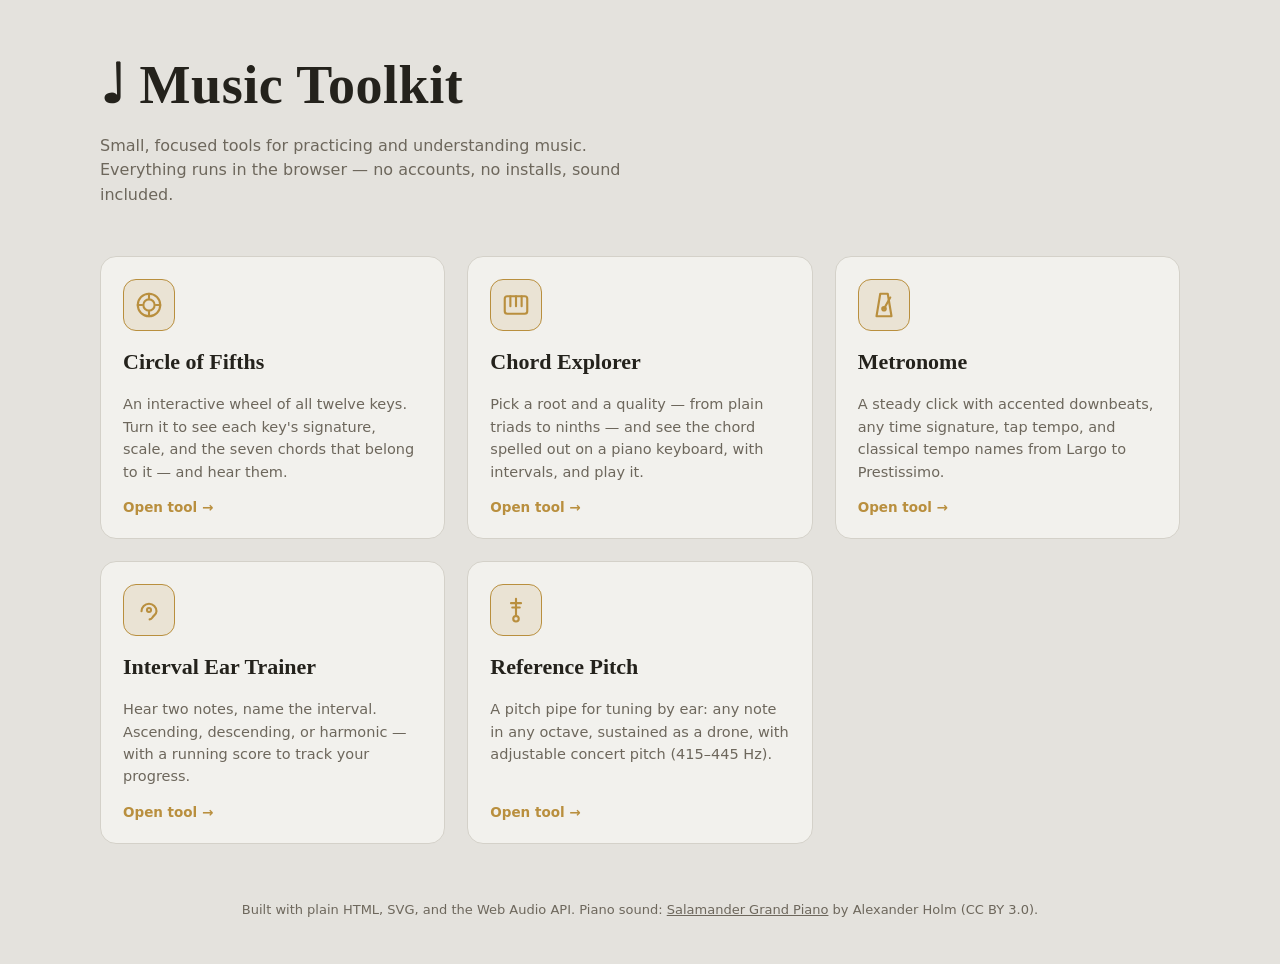
==== commit a35479b0: "feat: added real sounds" ====
--- a/index.html
+++ b/index.html
@@ -99,7 +99,9 @@
     </a>
   </div>
 
-  <footer>Built with plain HTML, SVG, and the Web Audio API.</footer>
+  <footer>Built with plain HTML, SVG, and the Web Audio API. Piano sound:
+    <a href="https://archive.org/details/SalamanderGrandPianoV3" style="color:inherit">Salamander
+    Grand Piano</a> by Alexander Holm (CC&nbsp;BY&nbsp;3.0).</footer>
 </div>
 </body>
 </html>
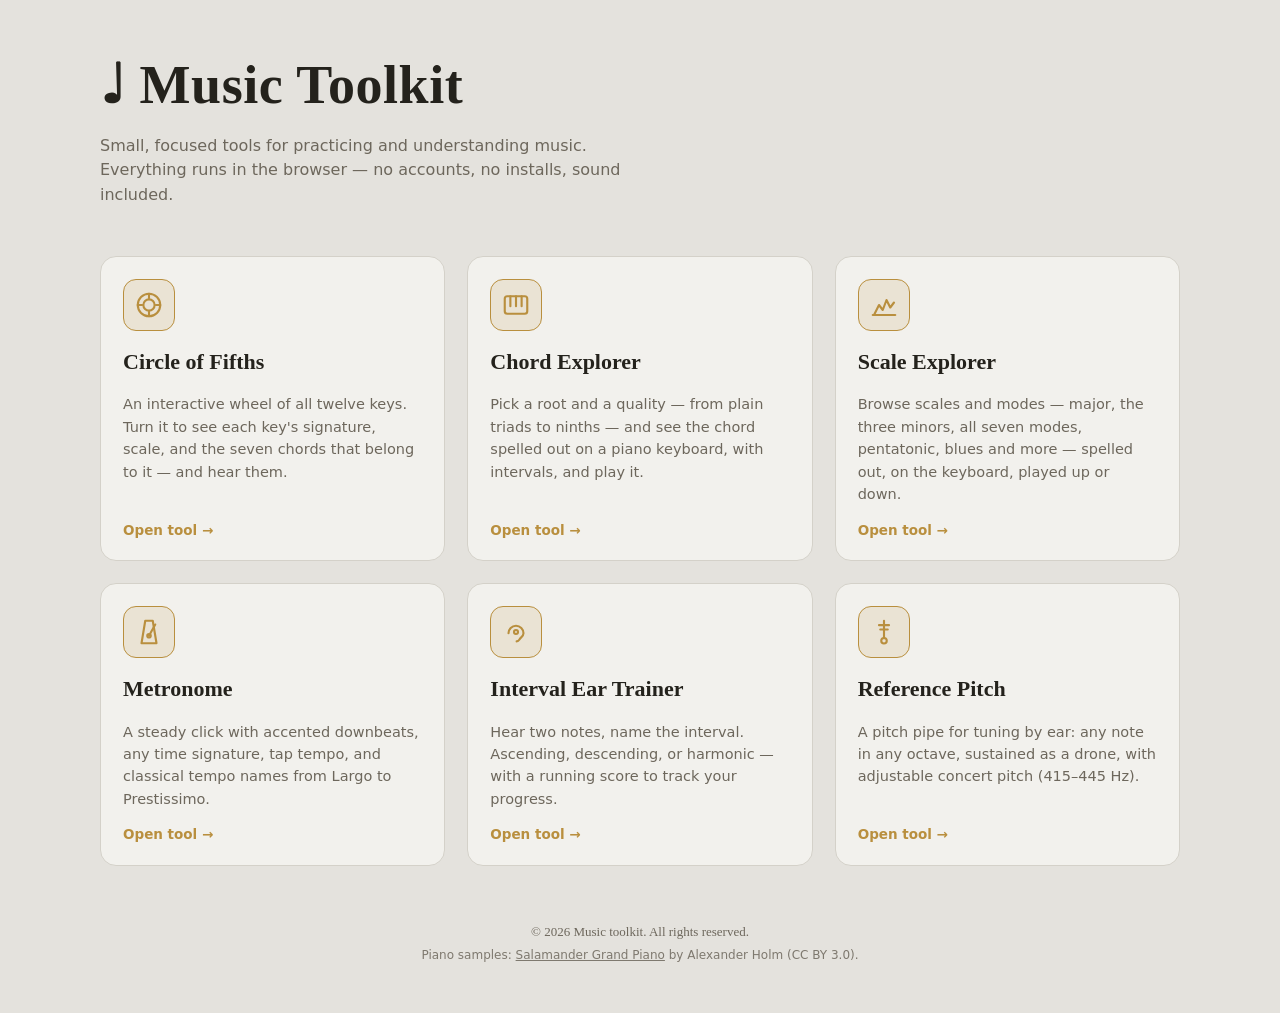
==== commit d734530e: "feat: added scale explorer" ====
--- a/index.html
+++ b/index.html
@@ -31,7 +31,6 @@
   }
   .tool p{margin:0;color:var(--muted);font-size:14.5px;flex:1}
   .tool .go{color:var(--brass);font-size:13.5px;font-weight:600}
-  footer{margin-top:clamp(28px,5vw,56px);color:var(--muted);font-size:13px;text-align:center}
 </style>
 </head>
 <body>
@@ -62,6 +61,17 @@
       <h2>Chord Explorer</h2>
       <p>Pick a root and a quality — from plain triads to ninths — and see the chord
          spelled out on a piano keyboard, with intervals, and play it.</p>
+      <span class="go">Open tool →</span>
+    </a>
+
+    <a class="tool" href="scales.html">
+      <span class="icon" aria-hidden="true">
+        <svg viewBox="0 0 24 24"><path d="M4 20L8 12l3 4 3-8 3 6 3-4"/>
+        <path d="M3 20h18"/></svg>
+      </span>
+      <h2>Scale Explorer</h2>
+      <p>Browse scales and modes — major, the three minors, all seven modes, pentatonic,
+         blues and more — spelled out, on the keyboard, played up or down.</p>
       <span class="go">Open tool →</span>
     </a>
 
@@ -99,9 +109,11 @@
     </a>
   </div>
 
-  <footer>Built with plain HTML, SVG, and the Web Audio API. Piano sound:
-    <a href="https://archive.org/details/SalamanderGrandPianoV3" style="color:inherit">Salamander
-    Grand Piano</a> by Alexander Holm (CC&nbsp;BY&nbsp;3.0).</footer>
+  <footer class="site">
+    <p class="brand">© 2026 Music toolkit. All rights reserved.</p>
+    <p class="credit">Piano samples: <a href="https://archive.org/details/SalamanderGrandPianoV3">Salamander
+       Grand Piano</a> by Alexander Holm (CC&nbsp;BY&nbsp;3.0).</p>
+  </footer>
 </div>
 </body>
 </html>
--- a/css/theme.css
+++ b/css/theme.css
@@ -95,3 +95,12 @@
 .chipbtn:hover{border-color:var(--brass)}
 .chipbtn:focus-visible{outline:2px solid var(--brass);outline-offset:2px}
 .chipbtn.on{border-color:var(--brass);color:var(--brass);background:var(--brass-soft)}
+
+/* site footer shared by every page */
+footer.site{
+  margin-top:clamp(28px,5vw,56px);color:var(--muted);font-size:13px;text-align:center;
+}
+footer.site p{margin:4px 0}
+footer.site .brand{font-family:"Iowan Old Style","Palatino Linotype",Palatino,Georgia,serif}
+footer.site .credit{font-size:12px;opacity:.85}
+footer.site a{color:inherit}
